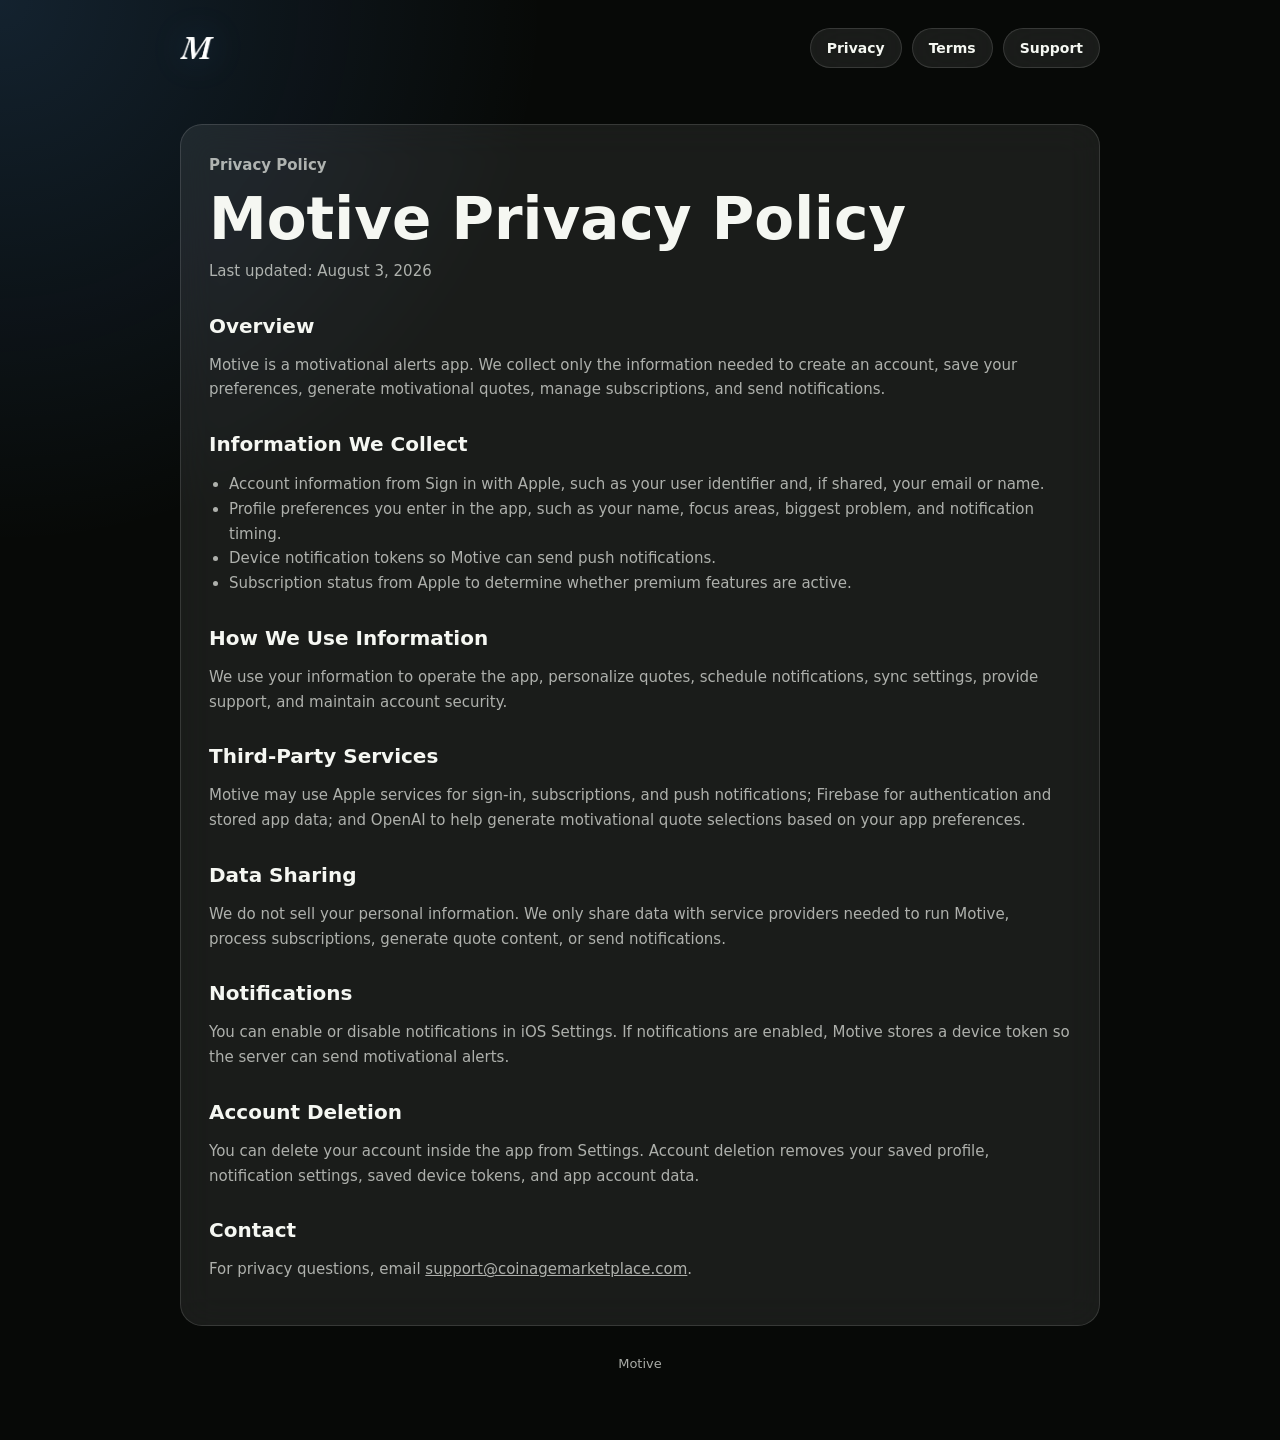
==== privacy.html @ 8f1d6117 "Publish Motive pages" ====
<!doctype html>
<html lang="en">
<head>
    <meta charset="utf-8">
    <meta name="viewport" content="width=device-width, initial-scale=1">
    <title>Privacy Policy - Motive</title>
    <meta name="description" content="Privacy Policy for Motive.">
    <link rel="stylesheet" href="styles.css">
</head>
<body>
    <main class="shell">
        <nav class="nav" aria-label="Main navigation">
            <a class="brand" href="index.html" aria-label="Motive home">
                <img class="mark" src="site-assets/motive-logo.png" alt="">
            </a>
            <div class="links">
                <a href="privacy.html">Privacy</a>
                <a href="terms.html">Terms</a>
                <a href="support.html">Support</a>
            </div>
        </nav>

        <article class="content">
            <p class="eyebrow">Privacy Policy</p>
            <h1>Motive Privacy Policy</h1>
            <p class="meta">Last updated: August 3, 2026</p>

            <h2>Overview</h2>
            <p>Motive is a motivational alerts app. We collect only the information needed to create an account, save your preferences, generate motivational quotes, manage subscriptions, and send notifications.</p>

            <h2>Information We Collect</h2>
            <ul>
                <li>Account information from Sign in with Apple, such as your user identifier and, if shared, your email or name.</li>
                <li>Profile preferences you enter in the app, such as your name, focus areas, biggest problem, and notification timing.</li>
                <li>Device notification tokens so Motive can send push notifications.</li>
                <li>Subscription status from Apple to determine whether premium features are active.</li>
            </ul>

            <h2>How We Use Information</h2>
            <p>We use your information to operate the app, personalize quotes, schedule notifications, sync settings, provide support, and maintain account security.</p>

            <h2>Third-Party Services</h2>
            <p>Motive may use Apple services for sign-in, subscriptions, and push notifications; Firebase for authentication and stored app data; and OpenAI to help generate motivational quote selections based on your app preferences.</p>

            <h2>Data Sharing</h2>
            <p>We do not sell your personal information. We only share data with service providers needed to run Motive, process subscriptions, generate quote content, or send notifications.</p>

            <h2>Notifications</h2>
            <p>You can enable or disable notifications in iOS Settings. If notifications are enabled, Motive stores a device token so the server can send motivational alerts.</p>

            <h2>Account Deletion</h2>
            <p>You can delete your account inside the app from Settings. Account deletion removes your saved profile, notification settings, saved device tokens, and app account data.</p>

            <h2>Contact</h2>
            <p>For privacy questions, email <a href="mailto:support@coinagemarketplace.com">support@coinagemarketplace.com</a>.</p>
        </article>

        <p class="footer">Motive</p>
    </main>
</body>
</html>
---- styles.css ----
:root {
    color-scheme: dark;
    --bg: #070907;
    --surface: rgba(255, 255, 255, 0.08);
    --surface-strong: rgba(255, 255, 255, 0.12);
    --border: rgba(255, 255, 255, 0.13);
    --text: #f5f7f2;
    --muted: rgba(245, 247, 242, 0.68);
    --accent: #54a3ff;
    --accent-soft: rgba(84, 163, 255, 0.16);
    --radius: 22px;
}

* {
    box-sizing: border-box;
}

html {
    background: var(--bg);
}

body {
    margin: 0;
    min-height: 100vh;
    font-family: Inter, ui-sans-serif, system-ui, -apple-system, BlinkMacSystemFont, "Segoe UI", sans-serif;
    background:
        radial-gradient(circle at top left, rgba(84, 163, 255, 0.16), transparent 34rem),
        var(--bg);
    color: var(--text);
}

a {
    color: inherit;
}

.shell {
    width: min(920px, calc(100% - 32px));
    margin: 0 auto;
    padding: 28px 0 56px;
}

.nav {
    display: flex;
    align-items: center;
    justify-content: space-between;
    gap: 18px;
    margin-bottom: 56px;
}

.brand {
    display: inline-flex;
    align-items: center;
    gap: 12px;
    text-decoration: none;
    font-weight: 800;
    letter-spacing: 0;
}

.mark {
    width: 34px;
    height: 34px;
    display: inline-block;
    object-fit: contain;
    filter: drop-shadow(0 0 18px rgba(84, 163, 255, 0.24));
}

.links {
    display: flex;
    align-items: center;
    gap: 10px;
    flex-wrap: wrap;
    justify-content: flex-end;
}

.links a,
.button {
    min-height: 40px;
    display: inline-flex;
    align-items: center;
    justify-content: center;
    padding: 0 16px;
    border: 1px solid var(--border);
    border-radius: 999px;
    background: var(--surface);
    color: var(--text);
    text-decoration: none;
    font-size: 14px;
    font-weight: 700;
    backdrop-filter: blur(18px);
}

.hero {
    padding: 32px;
    border: 1px solid var(--border);
    border-radius: calc(var(--radius) + 8px);
    background: linear-gradient(145deg, var(--surface-strong), rgba(255, 255, 255, 0.05));
    backdrop-filter: blur(24px);
}

.eyebrow {
    margin: 0 0 14px;
    color: var(--accent);
    font-size: 13px;
    font-weight: 800;
}

h1 {
    margin: 0;
    max-width: 760px;
    font-size: clamp(40px, 7vw, 74px);
    line-height: 0.95;
    letter-spacing: 0;
}

.lead {
    max-width: 620px;
    margin: 20px 0 0;
    color: var(--muted);
    font-size: 18px;
    line-height: 1.6;
    font-weight: 550;
}

.grid {
    display: grid;
    grid-template-columns: repeat(3, 1fr);
    gap: 14px;
    margin-top: 18px;
}

.card,
.content {
    border: 1px solid var(--border);
    border-radius: var(--radius);
    background: var(--surface);
    backdrop-filter: blur(18px);
}

.card {
    padding: 20px;
}

.card h2,
.content h2 {
    margin: 0 0 10px;
    font-size: 20px;
}

.card p,
.content p,
.content li {
    color: var(--muted);
    font-size: 15px;
    line-height: 1.65;
}

.content {
    margin-top: 18px;
    padding: 28px;
}

.content h1 {
    font-size: clamp(34px, 6vw, 58px);
}

.content h2 {
    margin-top: 30px;
}

.content ul {
    padding-left: 20px;
}

.meta {
    margin: 12px 0 0;
    color: var(--muted);
    font-size: 14px;
}

.footer {
    margin-top: 30px;
    color: var(--muted);
    font-size: 13px;
    text-align: center;
}

@media (max-width: 720px) {
    .shell {
        width: min(100% - 24px, 920px);
        padding-top: 18px;
    }

    .nav {
        align-items: flex-start;
        margin-bottom: 32px;
    }

    .links {
        gap: 8px;
    }

    .links a {
        min-height: 36px;
        padding: 0 12px;
        font-size: 13px;
    }

    .hero,
    .content {
        padding: 22px;
    }

    .grid {
        grid-template-columns: 1fr;
    }
}
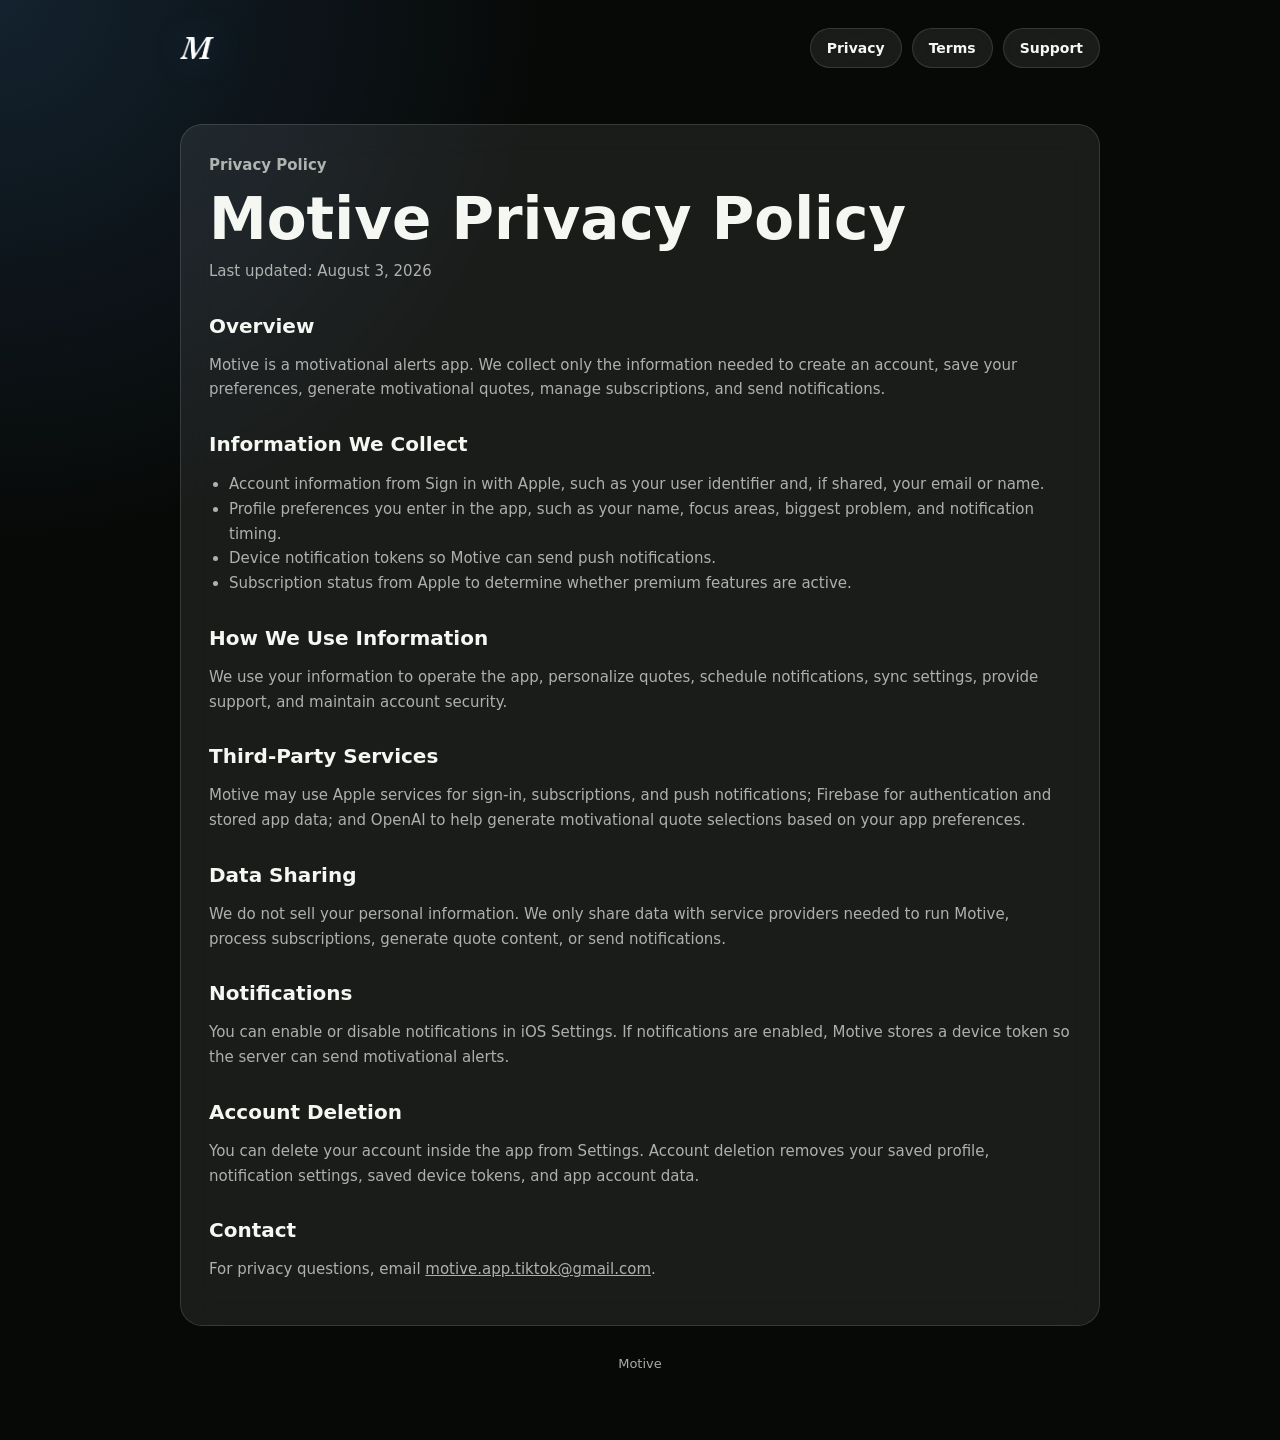
==== commit e5988a2d: "Update support email" ====
--- a/privacy.html
+++ b/privacy.html
@@ -52,7 +52,7 @@
             <p>You can delete your account inside the app from Settings. Account deletion removes your saved profile, notification settings, saved device tokens, and app account data.</p>
 
             <h2>Contact</h2>
-            <p>For privacy questions, email <a href="mailto:support@coinagemarketplace.com">support@coinagemarketplace.com</a>.</p>
+            <p>For privacy questions, email <a href="mailto:motive.app.tiktok@gmail.com">motive.app.tiktok@gmail.com</a>.</p>
         </article>
 
         <p class="footer">Motive</p>
